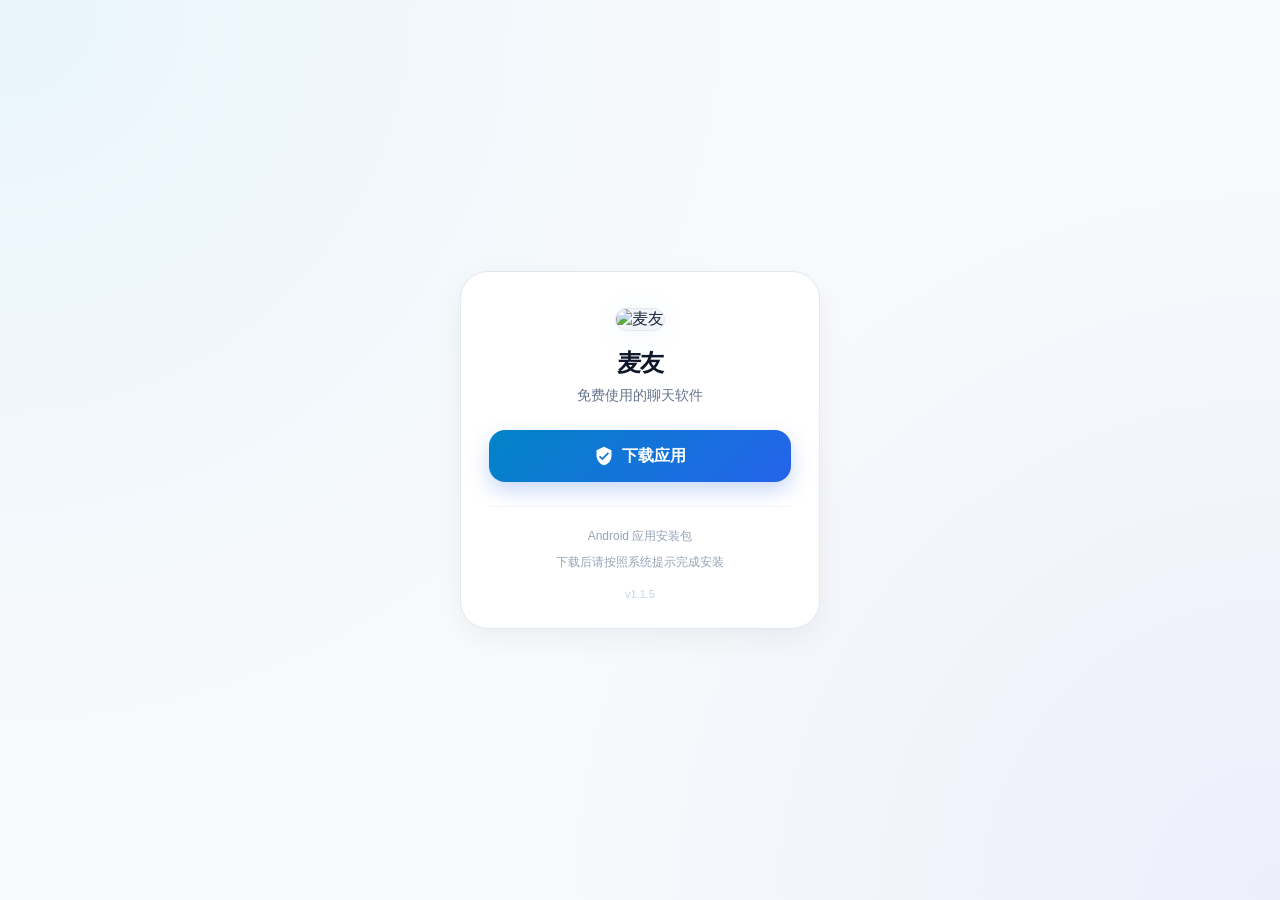
==== index.html @ cf241f11 "Update index.html" ====
<!DOCTYPE html>
<html lang="zh-CN">
<head>
  <meta charset="UTF-8">
  <meta
    name="viewport"
    content="width=device-width, initial-scale=1.0, maximum-scale=1.0, user-scalable=no"
  >
  <title>麦友 - 下载</title>

  <link
    rel="icon"
    href="https://bei18.github.io/mai-you/app-icon-512.png"
    type="image/png"
  >
  <link
    rel="apple-touch-icon"
    href="https://bei18.github.io/mai-you/app-icon-512.png"
  >

  <style>
    * {
      box-sizing: border-box;
      margin: 0;
      padding: 0;
      -webkit-tap-highlight-color: transparent;
    }

    html,
    body {
      min-height: 100%;
    }

    body {
      font-family:
        -apple-system,
        BlinkMacSystemFont,
        "SF Pro Display",
        "PingFang SC",
        "Helvetica Neue",
        Arial,
        sans-serif;

      background:
        radial-gradient(
          circle at 0% 0%,
          rgba(56, 189, 248, 0.08),
          transparent 50%
        ),
        radial-gradient(
          circle at 100% 100%,
          rgba(99, 102, 241, 0.08),
          transparent 50%
        ),
        #f8fafc;

      color: #1e293b;
      min-height: 100vh;

      display: flex;
      justify-content: center;
      align-items: center;

      padding: 24px 20px;
    }

    .card {
      width: 100%;
      max-width: 360px;
      background: #ffffff;
      border: 1px solid #e2e8f0;
      border-radius: 28px;
      padding: 36px 28px 28px;
      text-align: center;
      box-shadow: 0 10px 30px rgba(0, 0, 0, 0.05);
    }

    .app-icon-wrapper {
      position: relative;
      display: inline-block;
      margin-bottom: 16px;
    }

    .app-icon-wrapper::after {
      content: "";
      position: absolute;
      top: 10px;
      left: 10px;
      right: 10px;
      bottom: 0;
      background: rgba(37, 99, 235, 0.15);
      filter: blur(16px);
      border-radius: 20px;
      z-index: 1;
    }

    .app-icon {
      position: relative;
      z-index: 2;
      width: 84px;
      height: 84px;
      border-radius: 20px;
      object-fit: cover;
      background: #f1f5f9;
      border: 1px solid #e2e8f0;
    }

    .app-name {
      font-size: 24px;
      font-weight: 700;
      color: #0f172a;
      letter-spacing: -0.5px;
      margin-bottom: 6px;
    }

    .app-desc {
      font-size: 14px;
      color: #64748b;
      margin-bottom: 24px;
      line-height: 1.5;
    }

    .btn-download {
      display: flex;
      align-items: center;
      justify-content: center;
      gap: 8px;
      width: 100%;
      height: 52px;
      background: linear-gradient(135deg, #0284c7 0%, #2563eb 100%);
      color: #ffffff;
      font-size: 16px;
      font-weight: 600;
      border-radius: 16px;
      text-decoration: none;
      box-shadow: 0 8px 20px rgba(37, 99, 235, 0.25);
      transition: transform 0.15s ease, opacity 0.15s ease;
    }

    .btn-download:active {
      transform: scale(0.97);
      opacity: 0.9;
    }

    .btn-download svg {
      width: 20px;
      height: 20px;
      fill: currentColor;
    }

    .info-section {
      margin-top: 24px;
      padding-top: 20px;
      border-top: 1px solid #f1f5f9;
    }

    .info-item {
      font-size: 12px;
      color: #94a3b8;
      line-height: 1.6;
      margin-bottom: 6px;
    }

    .version {
      margin-top: 16px;
      font-size: 11px;
      color: #cbd5e1;
    }

    /* ================================
       微信提示层（适配移动端全屏）
       ================================ */

    .wechat-overlay {
      display: none;
      position: fixed;
      inset: 0;
      z-index: 99999;
      background: rgba(15, 23, 42, 0.92);
      color: #ffffff;
      padding: 16px 20px 32px;
      overflow-y: auto;
    }

    .wechat-content {
      width: 100%;
      max-width: 390px;
      margin: 0 auto;
    }

    .wechat-top {
      position: relative;
      min-height: 70px;
      text-align: right;
    }

    .wechat-arrow {
      display: inline-block;
      width: 60px;
      height: 60px;
      margin-right: 8px;
      animation: arrowFloat 1.3s ease-in-out infinite;
    }

    .wechat-arrow svg {
      width: 100%;
      height: 100%;
      fill: none;
      stroke: #38bdf8;
      stroke-width: 3.5;
      stroke-linecap: round;
      stroke-linejoin: round;
    }

    @keyframes arrowFloat {
      0%, 100% {
        transform: translate(0, 0);
      }
      50% {
        transform: translate(3px, -6px);
      }
    }

    .wechat-title {
      font-size: 22px;
      font-weight: 700;
      margin-top: 4px;
      margin-bottom: 8px;
    }

    .wechat-subtitle {
      font-size: 13px;
      line-height: 1.6;
      color: rgba(255, 255, 255, 0.82);
      margin-bottom: 20px;
    }

    .wechat-card {
      background: #ffffff;
      color: #1e293b;
      border-radius: 20px;
      padding: 16px 18px;
      box-shadow: 0 20px 50px rgba(0, 0, 0, 0.3);
    }

    .wechat-step {
      display: flex;
      align-items: center;
      gap: 12px;
      padding: 12px 0;
    }

    .wechat-step + .wechat-step {
      border-top: 1px solid #f1f5f9;
    }

    .wechat-number {
      flex-shrink: 0;
      width: 28px;
      height: 28px;
      display: flex;
      align-items: center;
      justify-content: center;
      background: #e0f2fe;
      color: #0284c7;
      border-radius: 8px;
      font-size: 13px;
      font-weight: 700;
    }

    .wechat-step-text {
      font-size: 13px;
      line-height: 1.5;
      color: #334155;
    }

    .wechat-step-text strong {
      color: #0284c7;
    }

    @media (max-height: 650px) {
      body {
        align-items: flex-start;
      }
      .card {
        margin-top: 20px;
      }
      .wechat-overlay {
        padding-top: 10px;
      }
    }
  </style>
</head>

<body>

  <!-- ================================
       正常下载页面
       ================================ -->

  <main class="card">
    <div class="app-icon-wrapper">
      <img
        id="appIcon"
        src="https://bei18.github.io/mai-you/app-icon-512.png"
        alt="麦友"
        class="app-icon"
      >
    </div>

    <h1 class="app-name" id="appName">
      麦友
    </h1>

    <p class="app-desc" id="appDesc">
      免费使用的聊天软件
    </p>

    <a
      id="downloadBtn"
      class="btn-download"
      href="https://bei18.github.io/mai-you/maiyou.v1.1.5.apk"
    >
      <svg viewBox="0 0 24 24" aria-hidden="true">
        <path d="M12 1L3 5v6c0 5.55 3.84 10.74 9 12 5.16-1.26 9-5.45 9-12V5l-9-4zm-2 16l-4-4 1.41-1.41L10 14.17l6.59-6.59L18 9l-8 8z"/>
      </svg>
      <span>下载应用</span>
    </a>

    <div class="info-section">
      <p class="info-item">Android 应用安装包</p>
      <p class="info-item">下载后请按照系统提示完成安装</p>
      <p class="version" id="appVersion">v1.1.5</p>
    </div>
  </main>

  <!-- ================================
       微信内提示页面
       ================================ -->

  <div class="wechat-overlay" id="wechatOverlay">
    <div class="wechat-content">
      <div class="wechat-top">
        <div class="wechat-arrow">
          <svg viewBox="0 0 70 70">
            <path d="M8 60 C25 42, 40 25, 59 10" />
            <path d="M42 10 L59 10 L59 27" />
          </svg>
        </div>
      </div>

      <h2 class="wechat-title">请使用浏览器打开</h2>

      <p class="wechat-subtitle">
        当前页面在微信内打开，Android 安装包无法直接下载。<br>
        请按照下方提示在系统浏览器中打开并继续下载。
      </p>

      <div class="wechat-card">
        <div class="wechat-step">
          <div class="wechat-number">1</div>
          <div class="wechat-step-text">
            点击页面右上角的 <strong>「•••」</strong> 菜单
          </div>
        </div>

        <div class="wechat-step">
          <div class="wechat-number">2</div>
          <div class="wechat-step-text">
            选择 <strong>「在浏览器打开」</strong>
          </div>
        </div>

        <div class="wechat-step">
          <div class="wechat-number">3</div>
          <div class="wechat-step-text">
            页面重新打开后，点击下载按钮即可
          </div>
        </div>
      </div>
    </div>
  </div>

  <script>
    /* ================================
       页面配置
       ================================ */
    const APP_CONFIG = {
      appName: "麦友",
      appDesc: "免费使用的聊天软件",
      appIcon: "https://bei18.github.io/mai-you/app-icon-512.png",
      downloadUrl: "https://bei18.github.io/mai-you/maiyou.v1.1.5.apk",
      version: "v1.1.5",
      pageTitle: "麦友 - 下载"
    };

    /* ================================
       判断当前是否为微信环境
       ================================ */
    function isWeChat() {
      return /micromessenger/i.test(navigator.userAgent);
    }

    /* ================================
       初始化页面
       ================================ */
    function initPage() {
      document.title = APP_CONFIG.pageTitle;

      const appIcon = document.getElementById("appIcon");
      if (appIcon) appIcon.src = APP_CONFIG.appIcon;

      const appName = document.getElementById("appName");
      if (appName) appName.textContent = APP_CONFIG.appName;

      const appDesc = document.getElementById("appDesc");
      if (appDesc) appDesc.textContent = APP_CONFIG.appDesc;

      const downloadBtn = document.getElementById("downloadBtn");
      if (downloadBtn) downloadBtn.href = APP_CONFIG.downloadUrl;

      const appVersion = document.getElementById("appVersion");
      if (appVersion) appVersion.textContent = APP_CONFIG.version;

      /* 微信环境显示提示层 */
      if (isWeChat()) {
        const overlay = document.getElementById("wechatOverlay");
        if (overlay) {
          overlay.style.display = "block";
        }
      }
    }

    /* ================================
       启动
       ================================ */
    if (document.readyState === "loading") {
      document.addEventListener("DOMContentLoaded", initPage);
    } else {
      initPage();
    }
  </script>

</body>
</html>
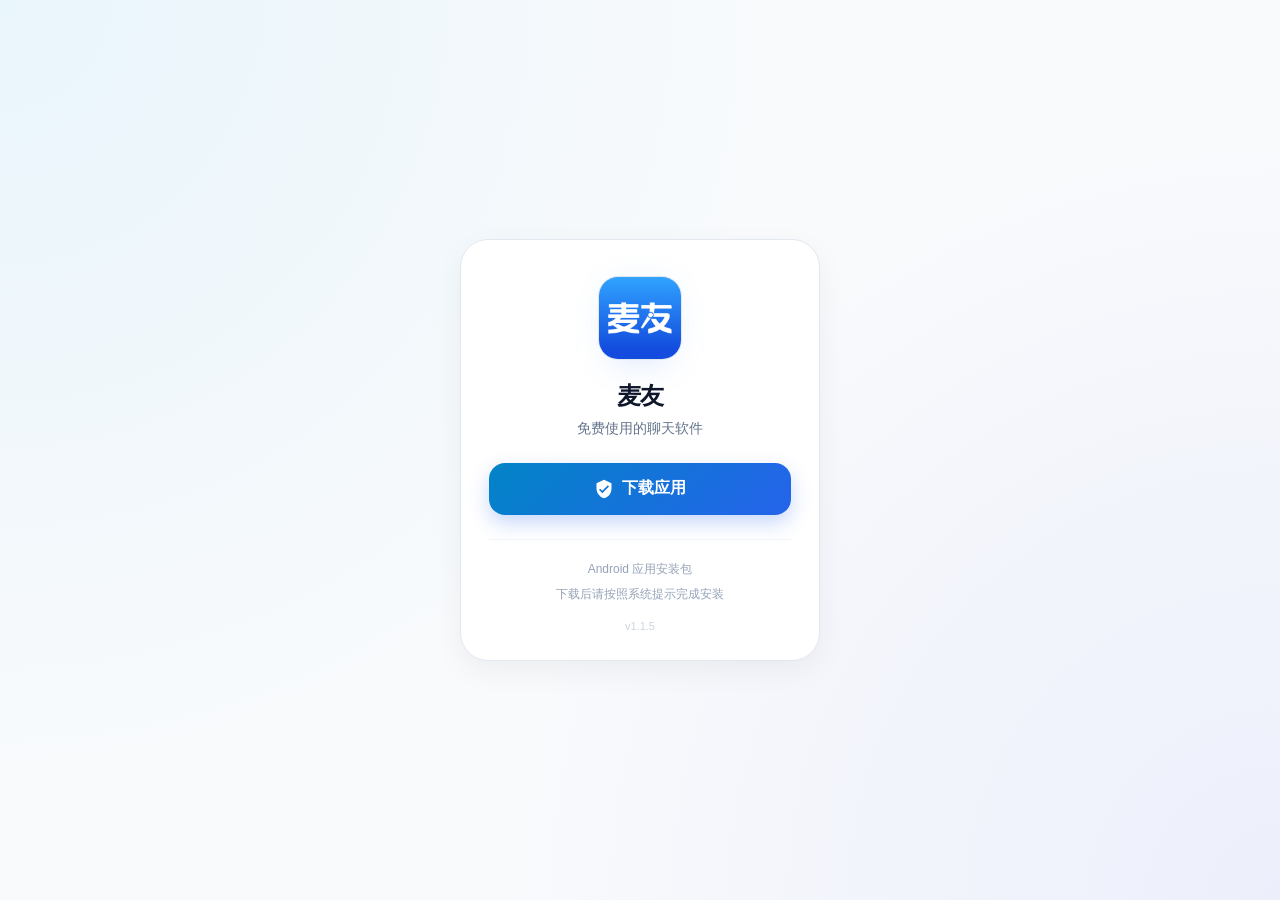
==== commit 75540013: "Update index.html" ====
--- a/index.html
+++ b/index.html
@@ -10,12 +10,12 @@
 
   <link
     rel="icon"
-    href="https://bei18.github.io/mai-you/app-icon-512.png"
+    href="./app-icon-512.png"
     type="image/png"
   >
   <link
     rel="apple-touch-icon"
-    href="https://bei18.github.io/mai-you/app-icon-512.png"
+    href="./app-icon-512.png"
   >
 
   <style>
@@ -167,10 +167,6 @@
       color: #cbd5e1;
     }
 
-    /* ================================
-       微信提示层（适配移动端全屏）
-       ================================ */
-
     .wechat-overlay {
       display: none;
       position: fixed;
@@ -294,15 +290,11 @@
 
 <body>
 
-  <!-- ================================
-       正常下载页面
-       ================================ -->
-
   <main class="card">
     <div class="app-icon-wrapper">
       <img
         id="appIcon"
-        src="https://bei18.github.io/mai-you/app-icon-512.png"
+        src="./app-icon-512.png"
         alt="麦友"
         class="app-icon"
       >
@@ -319,7 +311,7 @@
     <a
       id="downloadBtn"
       class="btn-download"
-      href="https://bei18.github.io/mai-you/maiyou.v1.1.5.apk"
+      href="./maiyou.v1.1.5.apk"
     >
       <svg viewBox="0 0 24 24" aria-hidden="true">
         <path d="M12 1L3 5v6c0 5.55 3.84 10.74 9 12 5.16-1.26 9-5.45 9-12V5l-9-4zm-2 16l-4-4 1.41-1.41L10 14.17l6.59-6.59L18 9l-8 8z"/>
@@ -333,10 +325,6 @@
       <p class="version" id="appVersion">v1.1.5</p>
     </div>
   </main>
-
-  <!-- ================================
-       微信内提示页面
-       ================================ -->
 
   <div class="wechat-overlay" id="wechatOverlay">
     <div class="wechat-content">
@@ -349,11 +337,11 @@
         </div>
       </div>
 
-      <h2 class="wechat-title">请使用浏览器打开</h2>
+      <h2 class="wechat-title">请在浏览器内打开</h2>
 
       <p class="wechat-subtitle">
-        当前页面在微信内打开，Android 安装包无法直接下载。<br>
-        请按照下方提示在系统浏览器中打开并继续下载。
+        当前页面在微信内打开。<br>
+        请按照下方提示在系统浏览器中打开并继续。
       </p>
 
       <div class="wechat-card">
@@ -382,28 +370,19 @@
   </div>
 
   <script>
-    /* ================================
-       页面配置
-       ================================ */
     const APP_CONFIG = {
       appName: "麦友",
       appDesc: "免费使用的聊天软件",
-      appIcon: "https://bei18.github.io/mai-you/app-icon-512.png",
-      downloadUrl: "https://bei18.github.io/mai-you/maiyou.v1.1.5.apk",
+      appIcon: "./app-icon-512.png",
+      downloadUrl: "./maiyou.v1.1.5.apk",
       version: "v1.1.5",
       pageTitle: "麦友 - 下载"
     };
 
-    /* ================================
-       判断当前是否为微信环境
-       ================================ */
     function isWeChat() {
       return /micromessenger/i.test(navigator.userAgent);
     }
 
-    /* ================================
-       初始化页面
-       ================================ */
     function initPage() {
       document.title = APP_CONFIG.pageTitle;
 
@@ -422,7 +401,6 @@
       const appVersion = document.getElementById("appVersion");
       if (appVersion) appVersion.textContent = APP_CONFIG.version;
 
-      /* 微信环境显示提示层 */
       if (isWeChat()) {
         const overlay = document.getElementById("wechatOverlay");
         if (overlay) {
@@ -431,9 +409,6 @@
       }
     }
 
-    /* ================================
-       启动
-       ================================ */
     if (document.readyState === "loading") {
       document.addEventListener("DOMContentLoaded", initPage);
     } else {
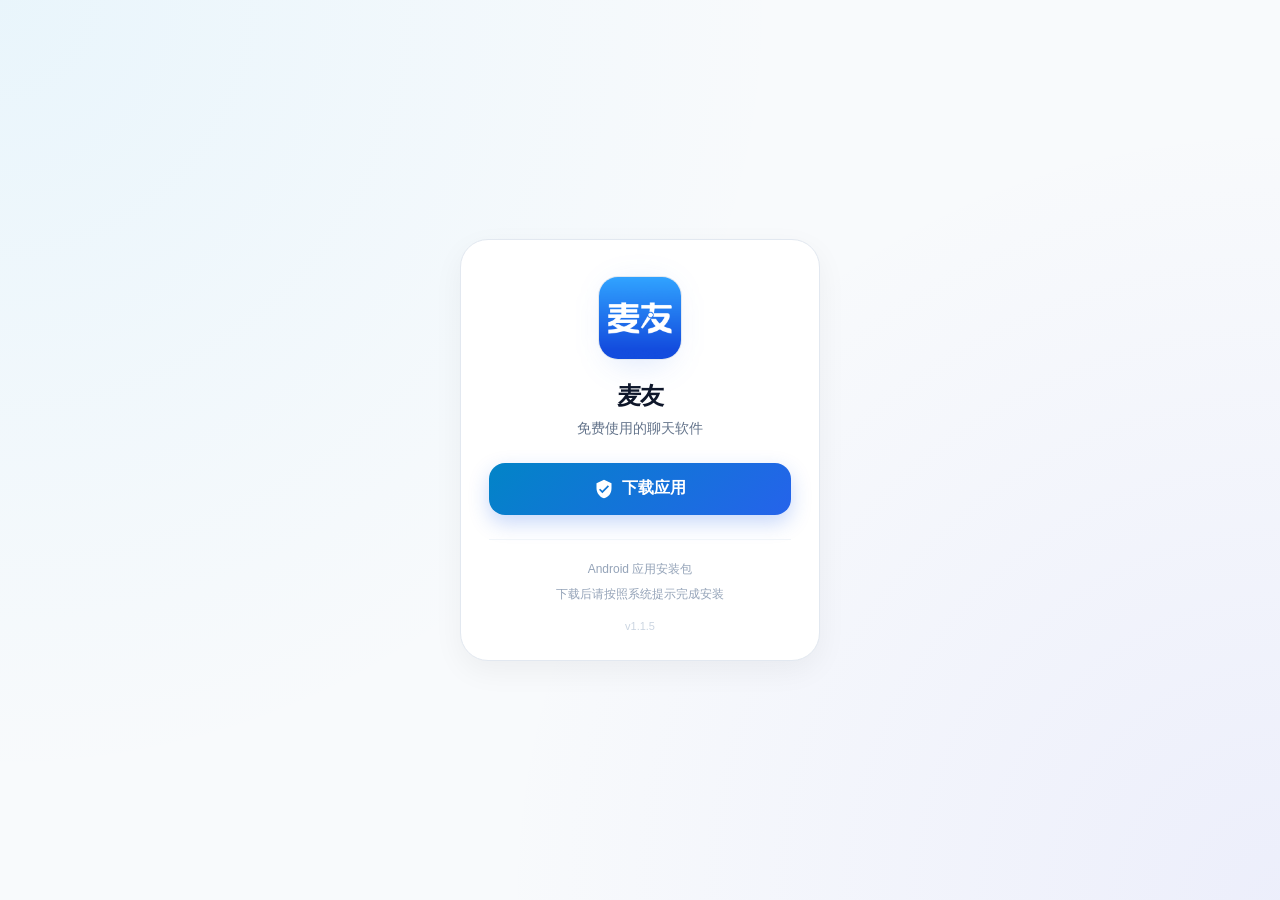
==== commit 5436c22e: "Update index.html" ====
--- a/index.html
+++ b/index.html
@@ -135,6 +135,7 @@
       text-decoration: none;
       box-shadow: 0 8px 20px rgba(37, 99, 235, 0.25);
       transition: transform 0.15s ease, opacity 0.15s ease;
+      cursor: pointer;
     }
 
     .btn-download:active {
@@ -311,7 +312,7 @@
     <a
       id="downloadBtn"
       class="btn-download"
-      href="./maiyou.v1.1.5.apk"
+      href="javascript:void(0);"
     >
       <svg viewBox="0 0 24 24" aria-hidden="true">
         <path d="M12 1L3 5v6c0 5.55 3.84 10.74 9 12 5.16-1.26 9-5.45 9-12V5l-9-4zm-2 16l-4-4 1.41-1.41L10 14.17l6.59-6.59L18 9l-8 8z"/>
@@ -326,6 +327,7 @@
     </div>
   </main>
 
+  <!-- 微信内打开遮罩 -->
   <div class="wechat-overlay" id="wechatOverlay">
     <div class="wechat-content">
       <div class="wechat-top">
@@ -396,16 +398,25 @@
       if (appDesc) appDesc.textContent = APP_CONFIG.appDesc;
 
       const downloadBtn = document.getElementById("downloadBtn");
-      if (downloadBtn) downloadBtn.href = APP_CONFIG.downloadUrl;
+
+      if (downloadBtn) {
+        downloadBtn.addEventListener("click", function (e) {
+          e.preventDefault();
+          
+          if (isWeChat()) {
+            const overlay = document.getElementById("wechatOverlay");
+            if (overlay) overlay.style.display = "block";
+          } else {
+          }
+        });
+      }
 
       const appVersion = document.getElementById("appVersion");
       if (appVersion) appVersion.textContent = APP_CONFIG.version;
 
       if (isWeChat()) {
         const overlay = document.getElementById("wechatOverlay");
-        if (overlay) {
-          overlay.style.display = "block";
-        }
+        if (overlay) overlay.style.display = "block";
       }
     }
 
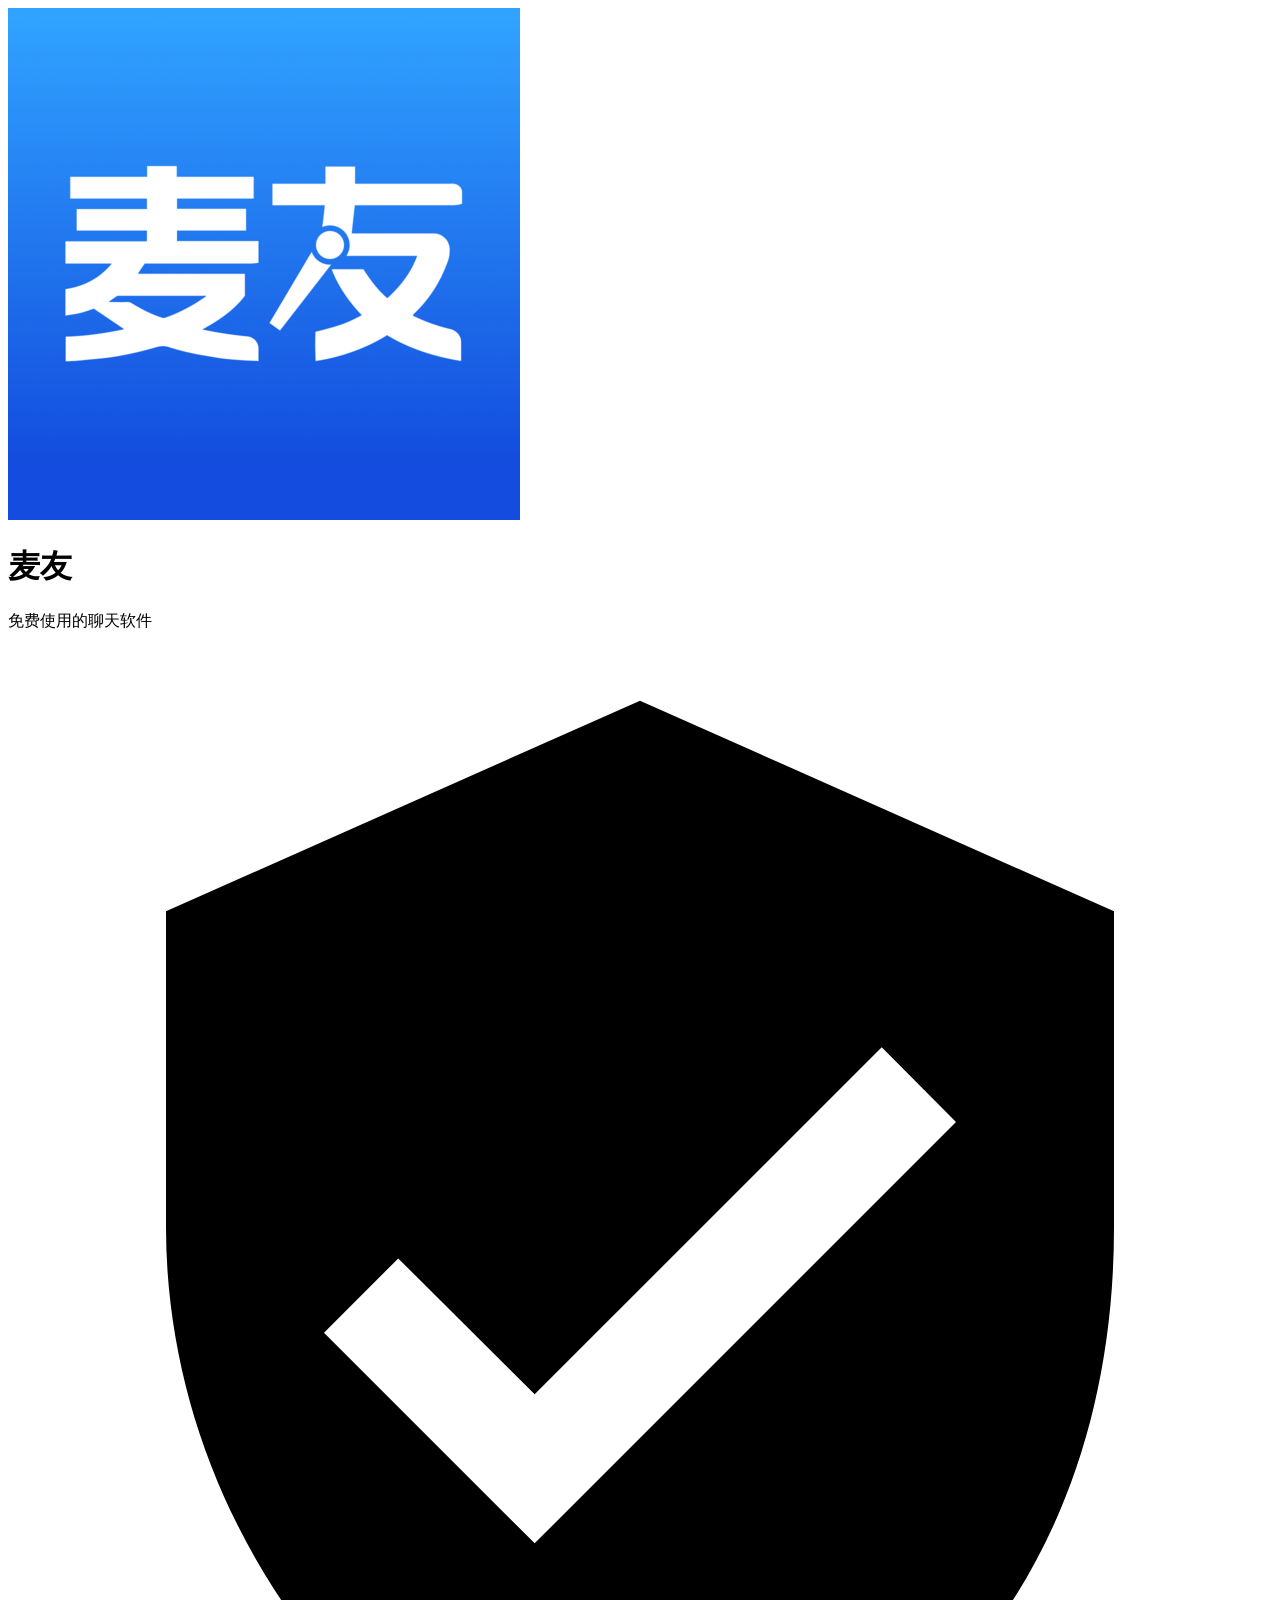
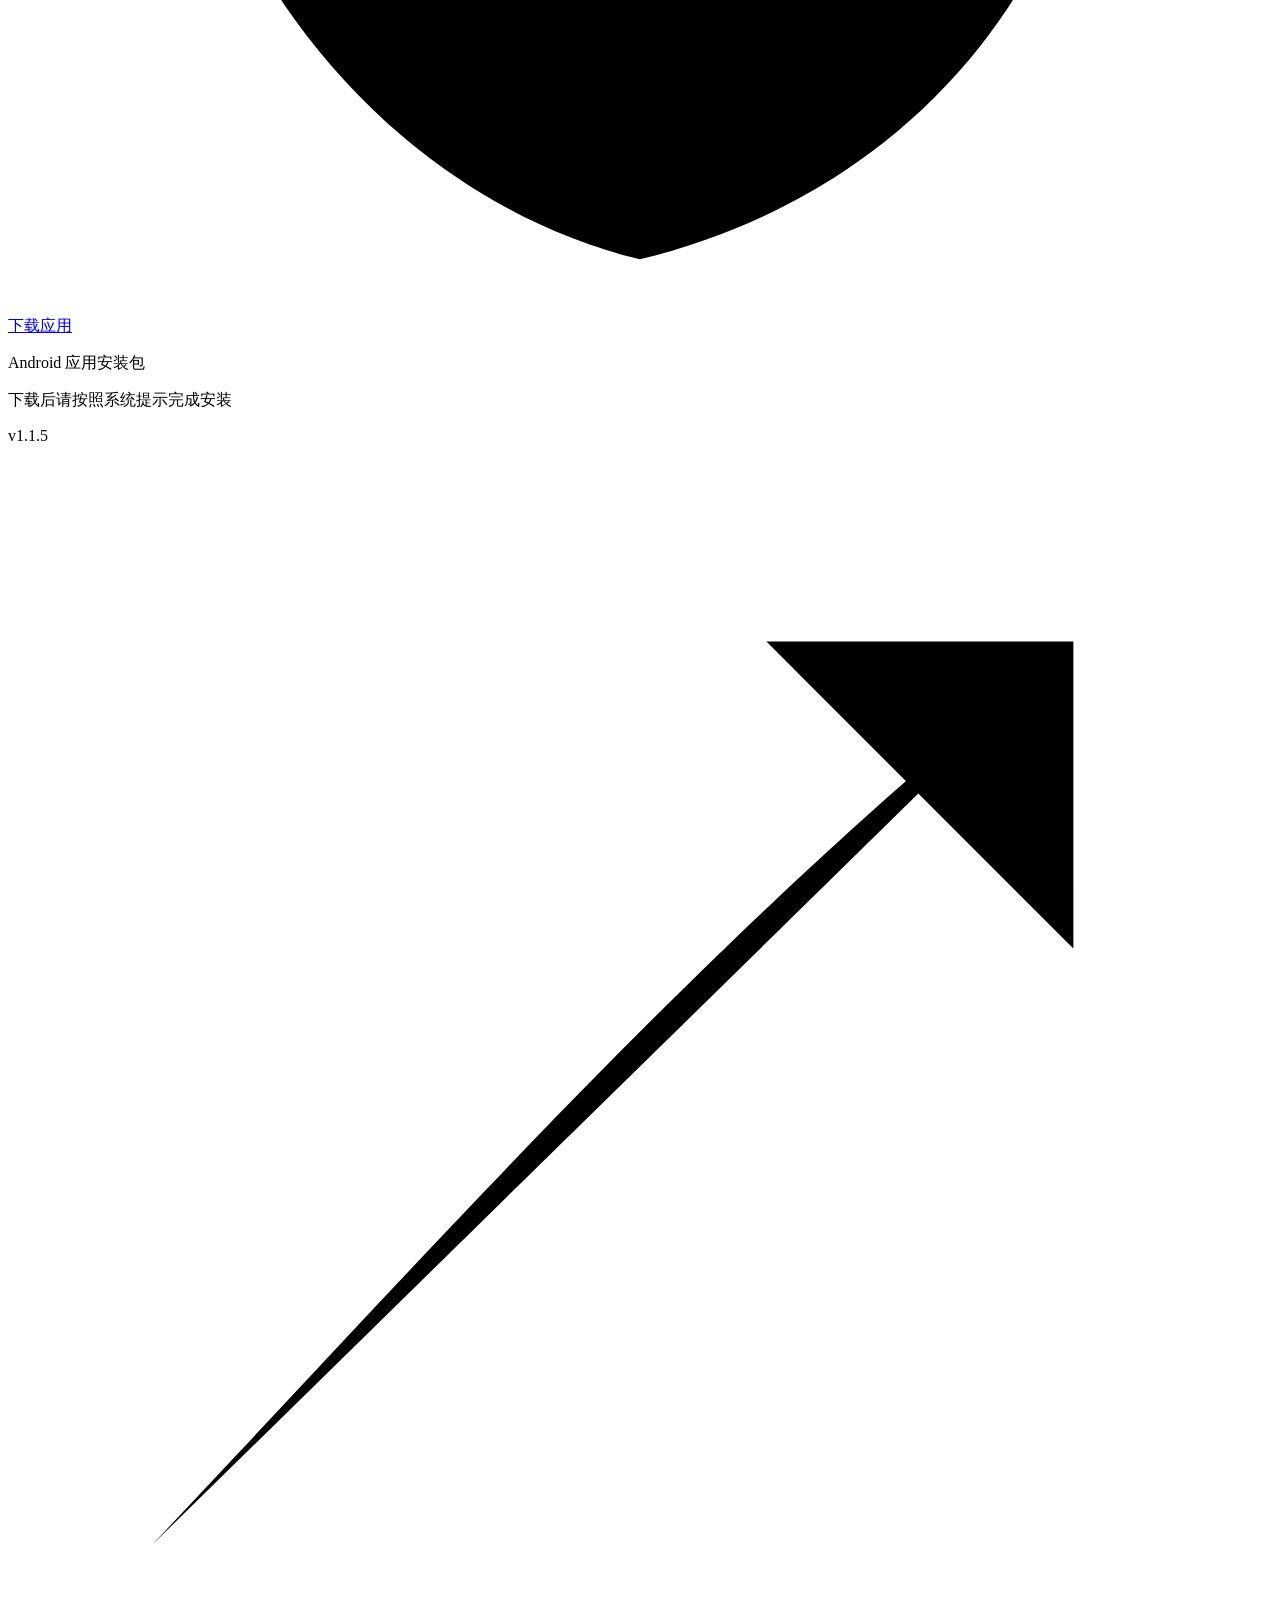
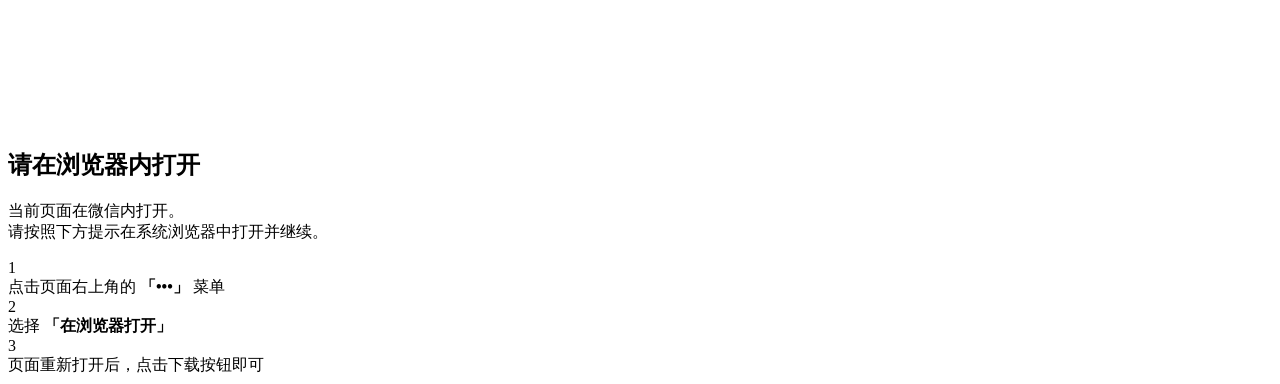
==== commit 0cc7d426: "Update index.html" ====
--- a/index.html
+++ b/index.html
@@ -18,275 +18,7 @@
     href="./app-icon-512.png"
   >
 
-  <style>
-    * {
-      box-sizing: border-box;
-      margin: 0;
-      padding: 0;
-      -webkit-tap-highlight-color: transparent;
-    }
-
-    html,
-    body {
-      min-height: 100%;
-    }
-
-    body {
-      font-family:
-        -apple-system,
-        BlinkMacSystemFont,
-        "SF Pro Display",
-        "PingFang SC",
-        "Helvetica Neue",
-        Arial,
-        sans-serif;
-
-      background:
-        radial-gradient(
-          circle at 0% 0%,
-          rgba(56, 189, 248, 0.08),
-          transparent 50%
-        ),
-        radial-gradient(
-          circle at 100% 100%,
-          rgba(99, 102, 241, 0.08),
-          transparent 50%
-        ),
-        #f8fafc;
-
-      color: #1e293b;
-      min-height: 100vh;
-
-      display: flex;
-      justify-content: center;
-      align-items: center;
-
-      padding: 24px 20px;
-    }
-
-    .card {
-      width: 100%;
-      max-width: 360px;
-      background: #ffffff;
-      border: 1px solid #e2e8f0;
-      border-radius: 28px;
-      padding: 36px 28px 28px;
-      text-align: center;
-      box-shadow: 0 10px 30px rgba(0, 0, 0, 0.05);
-    }
-
-    .app-icon-wrapper {
-      position: relative;
-      display: inline-block;
-      margin-bottom: 16px;
-    }
-
-    .app-icon-wrapper::after {
-      content: "";
-      position: absolute;
-      top: 10px;
-      left: 10px;
-      right: 10px;
-      bottom: 0;
-      background: rgba(37, 99, 235, 0.15);
-      filter: blur(16px);
-      border-radius: 20px;
-      z-index: 1;
-    }
-
-    .app-icon {
-      position: relative;
-      z-index: 2;
-      width: 84px;
-      height: 84px;
-      border-radius: 20px;
-      object-fit: cover;
-      background: #f1f5f9;
-      border: 1px solid #e2e8f0;
-    }
-
-    .app-name {
-      font-size: 24px;
-      font-weight: 700;
-      color: #0f172a;
-      letter-spacing: -0.5px;
-      margin-bottom: 6px;
-    }
-
-    .app-desc {
-      font-size: 14px;
-      color: #64748b;
-      margin-bottom: 24px;
-      line-height: 1.5;
-    }
-
-    .btn-download {
-      display: flex;
-      align-items: center;
-      justify-content: center;
-      gap: 8px;
-      width: 100%;
-      height: 52px;
-      background: linear-gradient(135deg, #0284c7 0%, #2563eb 100%);
-      color: #ffffff;
-      font-size: 16px;
-      font-weight: 600;
-      border-radius: 16px;
-      text-decoration: none;
-      box-shadow: 0 8px 20px rgba(37, 99, 235, 0.25);
-      transition: transform 0.15s ease, opacity 0.15s ease;
-      cursor: pointer;
-    }
-
-    .btn-download:active {
-      transform: scale(0.97);
-      opacity: 0.9;
-    }
-
-    .btn-download svg {
-      width: 20px;
-      height: 20px;
-      fill: currentColor;
-    }
-
-    .info-section {
-      margin-top: 24px;
-      padding-top: 20px;
-      border-top: 1px solid #f1f5f9;
-    }
-
-    .info-item {
-      font-size: 12px;
-      color: #94a3b8;
-      line-height: 1.6;
-      margin-bottom: 6px;
-    }
-
-    .version {
-      margin-top: 16px;
-      font-size: 11px;
-      color: #cbd5e1;
-    }
-
-    .wechat-overlay {
-      display: none;
-      position: fixed;
-      inset: 0;
-      z-index: 99999;
-      background: rgba(15, 23, 42, 0.92);
-      color: #ffffff;
-      padding: 16px 20px 32px;
-      overflow-y: auto;
-    }
-
-    .wechat-content {
-      width: 100%;
-      max-width: 390px;
-      margin: 0 auto;
-    }
-
-    .wechat-top {
-      position: relative;
-      min-height: 70px;
-      text-align: right;
-    }
-
-    .wechat-arrow {
-      display: inline-block;
-      width: 60px;
-      height: 60px;
-      margin-right: 8px;
-      animation: arrowFloat 1.3s ease-in-out infinite;
-    }
-
-    .wechat-arrow svg {
-      width: 100%;
-      height: 100%;
-      fill: none;
-      stroke: #38bdf8;
-      stroke-width: 3.5;
-      stroke-linecap: round;
-      stroke-linejoin: round;
-    }
-
-    @keyframes arrowFloat {
-      0%, 100% {
-        transform: translate(0, 0);
-      }
-      50% {
-        transform: translate(3px, -6px);
-      }
-    }
-
-    .wechat-title {
-      font-size: 22px;
-      font-weight: 700;
-      margin-top: 4px;
-      margin-bottom: 8px;
-    }
-
-    .wechat-subtitle {
-      font-size: 13px;
-      line-height: 1.6;
-      color: rgba(255, 255, 255, 0.82);
-      margin-bottom: 20px;
-    }
-
-    .wechat-card {
-      background: #ffffff;
-      color: #1e293b;
-      border-radius: 20px;
-      padding: 16px 18px;
-      box-shadow: 0 20px 50px rgba(0, 0, 0, 0.3);
-    }
-
-    .wechat-step {
-      display: flex;
-      align-items: center;
-      gap: 12px;
-      padding: 12px 0;
-    }
-
-    .wechat-step + .wechat-step {
-      border-top: 1px solid #f1f5f9;
-    }
-
-    .wechat-number {
-      flex-shrink: 0;
-      width: 28px;
-      height: 28px;
-      display: flex;
-      align-items: center;
-      justify-content: center;
-      background: #e0f2fe;
-      color: #0284c7;
-      border-radius: 8px;
-      font-size: 13px;
-      font-weight: 700;
-    }
-
-    .wechat-step-text {
-      font-size: 13px;
-      line-height: 1.5;
-      color: #334155;
-    }
-
-    .wechat-step-text strong {
-      color: #0284c7;
-    }
-
-    @media (max-height: 650px) {
-      body {
-        align-items: flex-start;
-      }
-      .card {
-        margin-top: 20px;
-      }
-      .wechat-overlay {
-        padding-top: 10px;
-      }
-    }
-  </style>
+  <link rel="stylesheet" href="./style.css">
 </head>
 
 <body>
@@ -371,61 +103,6 @@
     </div>
   </div>
 
-  <script>
-    const APP_CONFIG = {
-      appName: "麦友",
-      appDesc: "免费使用的聊天软件",
-      appIcon: "./app-icon-512.png",
-      downloadUrl: "./maiyou.v1.1.5.apk",
-      version: "v1.1.5",
-      pageTitle: "麦友 - 下载"
-    };
-
-    function isWeChat() {
-      return /micromessenger/i.test(navigator.userAgent);
-    }
-
-    function initPage() {
-      document.title = APP_CONFIG.pageTitle;
-
-      const appIcon = document.getElementById("appIcon");
-      if (appIcon) appIcon.src = APP_CONFIG.appIcon;
-
-      const appName = document.getElementById("appName");
-      if (appName) appName.textContent = APP_CONFIG.appName;
-
-      const appDesc = document.getElementById("appDesc");
-      if (appDesc) appDesc.textContent = APP_CONFIG.appDesc;
-
-      const downloadBtn = document.getElementById("downloadBtn");
-
-      if (downloadBtn) {
-        downloadBtn.addEventListener("click", function (e) {
-          e.preventDefault();
-          
-          if (isWeChat()) {
-            const overlay = document.getElementById("wechatOverlay");
-            if (overlay) overlay.style.display = "block";
-          } else {
-          }
-        });
-      }
-
-      const appVersion = document.getElementById("appVersion");
-      if (appVersion) appVersion.textContent = APP_CONFIG.version;
-
-      if (isWeChat()) {
-        const overlay = document.getElementById("wechatOverlay");
-        if (overlay) overlay.style.display = "block";
-      }
-    }
-
-    if (document.readyState === "loading") {
-      document.addEventListener("DOMContentLoaded", initPage);
-    } else {
-      initPage();
-    }
-  </script>
-
+  <script src="./script.js"></script>
 </body>
 </html>
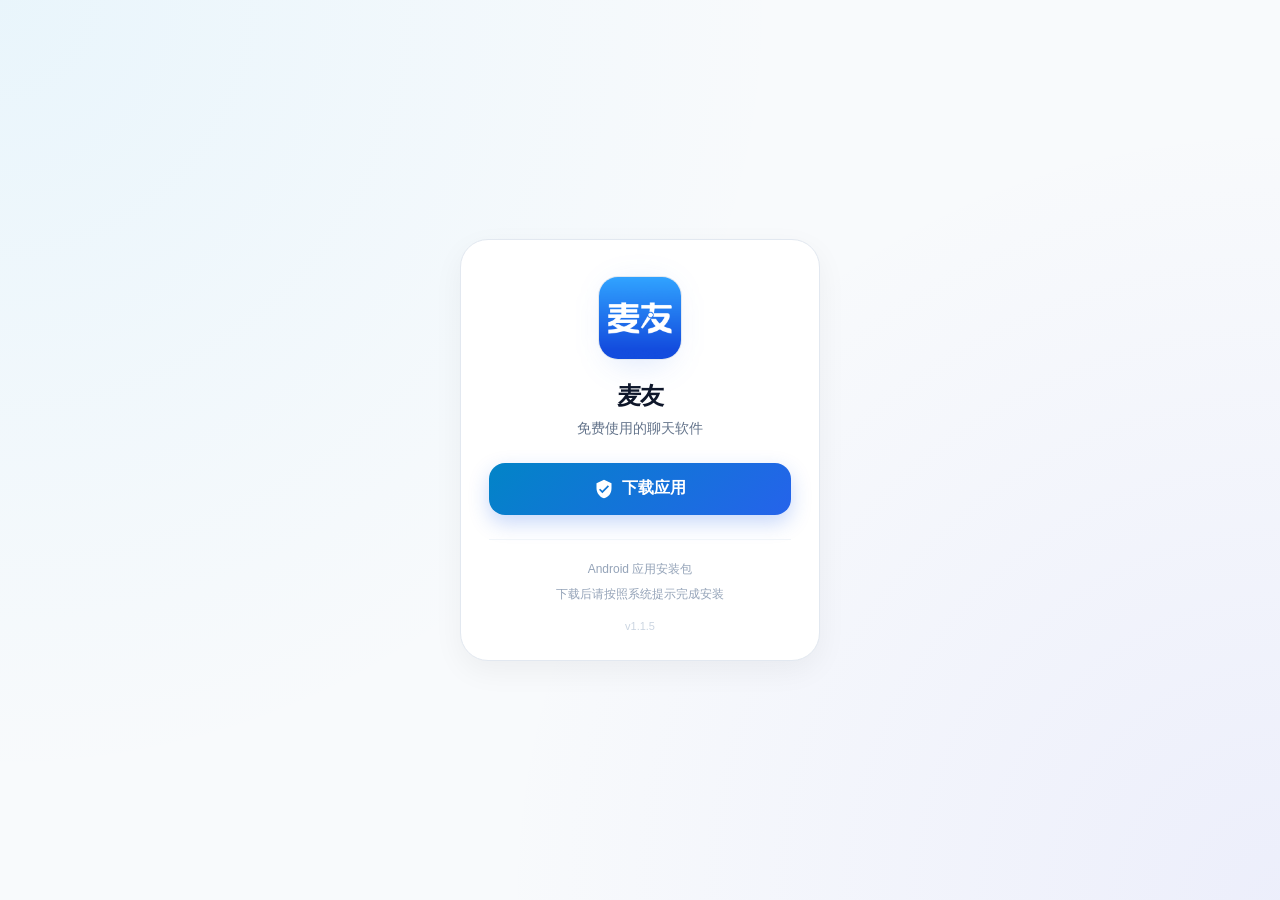
==== commit 5731b280: "Update index.html" ====
--- a/index.html
+++ b/index.html
@@ -18,7 +18,274 @@
     href="./app-icon-512.png"
   >
 
-  <link rel="stylesheet" href="./style.css">
+  <style>
+    * {
+      box-sizing: border-box;
+      margin: 0;
+      padding: 0;
+      -webkit-tap-highlight-color: transparent;
+    }
+
+    html,
+    body {
+      min-height: 100%;
+    }
+
+    body {
+      font-family:
+        -apple-system,
+        BlinkMacSystemFont,
+        "SF Pro Display",
+        "PingFang SC",
+        "Helvetica Neue",
+        Arial,
+        sans-serif;
+
+      background:
+        radial-gradient(
+          circle at 0% 0%,
+          rgba(56, 189, 248, 0.08),
+          transparent 50%
+        ),
+        radial-gradient(
+          circle at 100% 100%,
+          rgba(99, 102, 241, 0.08),
+          transparent 50%
+        ),
+        #f8fafc;
+
+      color: #1e293b;
+      min-height: 100vh;
+
+      display: flex;
+      justify-content: center;
+      align-items: center;
+
+      padding: 24px 20px;
+    }
+
+    .card {
+      width: 100%;
+      max-width: 360px;
+      background: #ffffff;
+      border: 1px solid #e2e8f0;
+      border-radius: 28px;
+      padding: 36px 28px 28px;
+      text-align: center;
+      box-shadow: 0 10px 30px rgba(0, 0, 0, 0.05);
+    }
+
+    .app-icon-wrapper {
+      position: relative;
+      display: inline-block;
+      margin-bottom: 16px;
+    }
+
+    .app-icon-wrapper::after {
+      content: "";
+      position: absolute;
+      top: 10px;
+      left: 10px;
+      right: 10px;
+      bottom: 0;
+      background: rgba(37, 99, 235, 0.15);
+      filter: blur(16px);
+      border-radius: 20px;
+      z-index: 1;
+    }
+
+    .app-icon {
+      position: relative;
+      z-index: 2;
+      width: 84px;
+      height: 84px;
+      border-radius: 20px;
+      object-fit: cover;
+      background: #f1f5f9;
+      border: 1px solid #e2e8f0;
+    }
+
+    .app-name {
+      font-size: 24px;
+      font-weight: 700;
+      color: #0f172a;
+      letter-spacing: -0.5px;
+      margin-bottom: 6px;
+    }
+
+    .app-desc {
+      font-size: 14px;
+      color: #64748b;
+      margin-bottom: 24px;
+      line-height: 1.5;
+    }
+
+    .btn-download {
+      display: flex;
+      align-items: center;
+      justify-content: center;
+      gap: 8px;
+      width: 100%;
+      height: 52px;
+      background: linear-gradient(135deg, #0284c7 0%, #2563eb 100%);
+      color: #ffffff;
+      font-size: 16px;
+      font-weight: 600;
+      border-radius: 16px;
+      text-decoration: none;
+      box-shadow: 0 8px 20px rgba(37, 99, 235, 0.25);
+      transition: transform 0.15s ease, opacity 0.15s ease;
+    }
+
+    .btn-download:active {
+      transform: scale(0.97);
+      opacity: 0.9;
+    }
+
+    .btn-download svg {
+      width: 20px;
+      height: 20px;
+      fill: currentColor;
+    }
+
+    .info-section {
+      margin-top: 24px;
+      padding-top: 20px;
+      border-top: 1px solid #f1f5f9;
+    }
+
+    .info-item {
+      font-size: 12px;
+      color: #94a3b8;
+      line-height: 1.6;
+      margin-bottom: 6px;
+    }
+
+    .version {
+      margin-top: 16px;
+      font-size: 11px;
+      color: #cbd5e1;
+    }
+
+    .wechat-overlay {
+      display: none;
+      position: fixed;
+      inset: 0;
+      z-index: 99999;
+      background: rgba(15, 23, 42, 0.92);
+      color: #ffffff;
+      padding: 16px 20px 32px;
+      overflow-y: auto;
+    }
+
+    .wechat-content {
+      width: 100%;
+      max-width: 390px;
+      margin: 0 auto;
+    }
+
+    .wechat-top {
+      position: relative;
+      min-height: 70px;
+      text-align: right;
+    }
+
+    .wechat-arrow {
+      display: inline-block;
+      width: 60px;
+      height: 60px;
+      margin-right: 8px;
+      animation: arrowFloat 1.3s ease-in-out infinite;
+    }
+
+    .wechat-arrow svg {
+      width: 100%;
+      height: 100%;
+      fill: none;
+      stroke: #38bdf8;
+      stroke-width: 3.5;
+      stroke-linecap: round;
+      stroke-linejoin: round;
+    }
+
+    @keyframes arrowFloat {
+      0%, 100% {
+        transform: translate(0, 0);
+      }
+      50% {
+        transform: translate(3px, -6px);
+      }
+    }
+
+    .wechat-title {
+      font-size: 22px;
+      font-weight: 700;
+      margin-top: 4px;
+      margin-bottom: 8px;
+    }
+
+    .wechat-subtitle {
+      font-size: 13px;
+      line-height: 1.6;
+      color: rgba(255, 255, 255, 0.82);
+      margin-bottom: 20px;
+    }
+
+    .wechat-card {
+      background: #ffffff;
+      color: #1e293b;
+      border-radius: 20px;
+      padding: 16px 18px;
+      box-shadow: 0 20px 50px rgba(0, 0, 0, 0.3);
+    }
+
+    .wechat-step {
+      display: flex;
+      align-items: center;
+      gap: 12px;
+      padding: 12px 0;
+    }
+
+    .wechat-step + .wechat-step {
+      border-top: 1px solid #f1f5f9;
+    }
+
+    .wechat-number {
+      flex-shrink: 0;
+      width: 28px;
+      height: 28px;
+      display: flex;
+      align-items: center;
+      justify-content: center;
+      background: #e0f2fe;
+      color: #0284c7;
+      border-radius: 8px;
+      font-size: 13px;
+      font-weight: 700;
+    }
+
+    .wechat-step-text {
+      font-size: 13px;
+      line-height: 1.5;
+      color: #334155;
+    }
+
+    .wechat-step-text strong {
+      color: #0284c7;
+    }
+
+    @media (max-height: 650px) {
+      body {
+        align-items: flex-start;
+      }
+      .card {
+        margin-top: 20px;
+      }
+      .wechat-overlay {
+        padding-top: 10px;
+      }
+    }
+  </style>
 </head>
 
 <body>
@@ -44,7 +311,7 @@
     <a
       id="downloadBtn"
       class="btn-download"
-      href="javascript:void(0);"
+      href="./maiyou.v1.1.5.apk"
     >
       <svg viewBox="0 0 24 24" aria-hidden="true">
         <path d="M12 1L3 5v6c0 5.55 3.84 10.74 9 12 5.16-1.26 9-5.45 9-12V5l-9-4zm-2 16l-4-4 1.41-1.41L10 14.17l6.59-6.59L18 9l-8 8z"/>
@@ -59,7 +326,6 @@
     </div>
   </main>
 
-  <!-- 微信内打开遮罩 -->
   <div class="wechat-overlay" id="wechatOverlay">
     <div class="wechat-content">
       <div class="wechat-top">
@@ -103,6 +369,52 @@
     </div>
   </div>
 
-  <script src="./script.js"></script>
+  <script>
+    const APP_CONFIG = {
+      appName: "麦友",
+      appDesc: "免费使用的聊天软件",
+      appIcon: "./app-icon-512.png",
+      downloadUrl: "./maiyou.v1.1.5.apk",
+      version: "v1.1.5",
+      pageTitle: "麦友 - 下载"
+    };
+
+    function isWeChat() {
+      return /micromessenger/i.test(navigator.userAgent);
+    }
+
+    function initPage() {
+      document.title = APP_CONFIG.pageTitle;
+
+      const appIcon = document.getElementById("appIcon");
+      if (appIcon) appIcon.src = APP_CONFIG.appIcon;
+
+      const appName = document.getElementById("appName");
+      if (appName) appName.textContent = APP_CONFIG.appName;
+
+      const appDesc = document.getElementById("appDesc");
+      if (appDesc) appDesc.textContent = APP_CONFIG.appDesc;
+
+      const downloadBtn = document.getElementById("downloadBtn");
+      if (downloadBtn) downloadBtn.href = APP_CONFIG.downloadUrl;
+
+      const appVersion = document.getElementById("appVersion");
+      if (appVersion) appVersion.textContent = APP_CONFIG.version;
+
+      if (isWeChat()) {
+        const overlay = document.getElementById("wechatOverlay");
+        if (overlay) {
+          overlay.style.display = "block";
+        }
+      }
+    }
+
+    if (document.readyState === "loading") {
+      document.addEventListener("DOMContentLoaded", initPage);
+    } else {
+      initPage();
+    }
+  </script>
+
 </body>
 </html>
